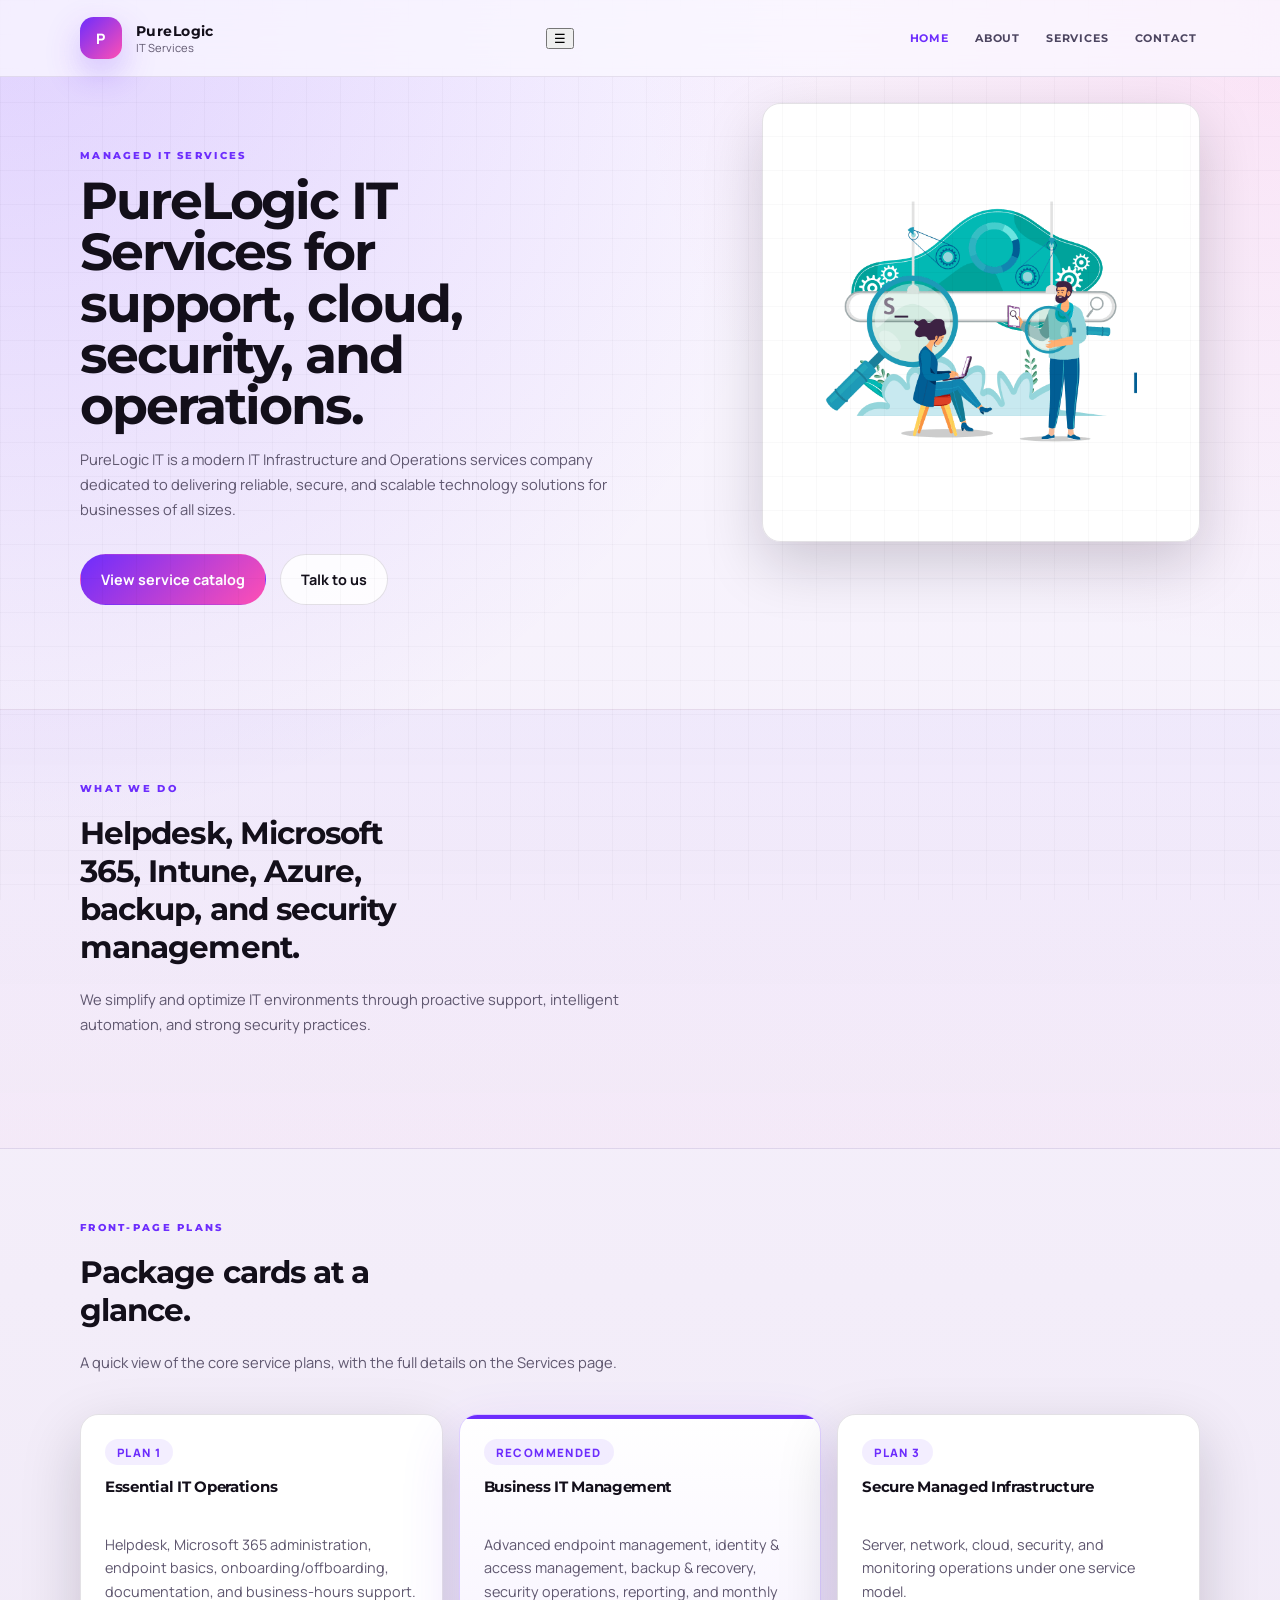
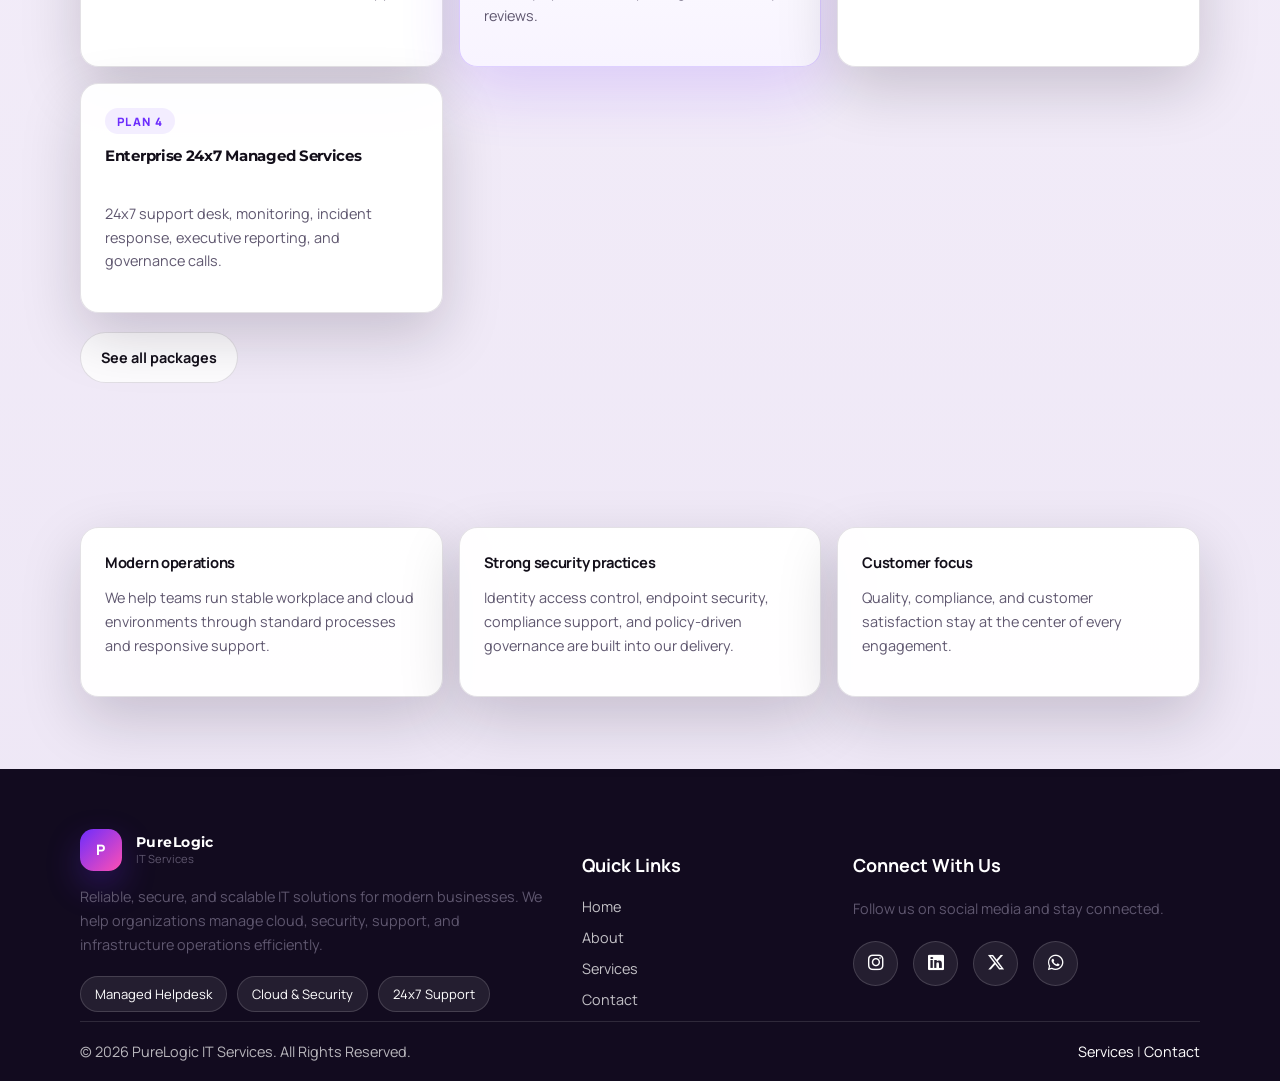
==== index.html @ e155d131 "nabar fix" ====
<!DOCTYPE html>
<html lang="en">

<head>
    <meta charset="UTF-8">
    <meta name="viewport" content="width=device-width, initial-scale=1.0">
    <meta name="description"
        content="PureLogic IT Services provides managed support, cloud, endpoint, security, and service desk solutions for modern businesses.">
    <link rel="stylesheet" href="css/style.css">
    <link rel="stylesheet" href="https://cdnjs.cloudflare.com/ajax/libs/font-awesome/6.5.1/css/all.min.css">
    <title>PureLogic IT Services | Service Support</title>
</head>

<body>
    <header class="site-header">
        <div class="container nav-shell">
            <a class="brand" href="index.html">
                <span class="brand-mark">P</span>
                <span>
                    <strong>PureLogic</strong>
                    <small>IT Services</small>
                </span>
            </a>
            <button class="menu-toggle"
        type="button"
        aria-expanded="false"
        aria-controls="site-nav">
</button>
            <nav id="site-nav" class="site-nav">
                <a class="active" href="index.html">Home</a>
                <a href="About.html">About</a>
                <a href="Services.html">Services</a>
                <a href="Contact.html">Contact</a>
            </nav>
        </div>
    </header>

    <main>
        <section class="hero section">
            <div class="container hero-grid">
                <div>
                    <p class="eyebrow">Managed IT services</p>
                    <h1>PureLogic IT Services for support, cloud, security, and operations.</h1>
                    <p class="lead">PureLogic IT is a modern IT Infrastructure and Operations services company dedicated
                        to delivering reliable, secure, and scalable technology solutions for businesses of all sizes.
                    </p>
                    <div class="hero-actions">
                        <a class="btn primary" href="Services.html">View service catalog</a>
                        <a class="btn secondary" href="Contact.html">Talk to us</a>
                    </div>
                </div>
                <div class="hero-visual" aria-label="IT support illustration">
                    <img src="Images/solution.gif" alt="IT support and cloud services illustration">
                </div>
            </div>
        </section>

        <section class="section band-muted">
            <div class="container section-heading">
                <p class="eyebrow">What we do</p>
                <h2>Helpdesk, Microsoft 365, Intune, Azure, backup, and security management.</h2>
                <p class="lead">We simplify and optimize IT environments through proactive support, intelligent
                    automation, and strong security practices.</p>
            </div>
        </section>

        <section class="section">
            <div class="container">
                <div class="section-heading">
                    <p class="eyebrow">Front-page plans</p>
                    <h2>Package cards at a glance.</h2>
                    <p class="lead">A quick view of the core service plans, with the full details on the Services page.
                    </p>
                </div>
                <div class="plan-grid home-plan-grid">
                    <article class="package-card plan-card">
                        <div class="plan-top">
                            <span class="plan-badge">Plan 1</span>
                            <h3>Essential IT Operations</h3>
                            <p>Helpdesk, Microsoft 365 administration, endpoint basics, onboarding/offboarding,
                                documentation, and business-hours support.</p>
                        </div>
                    </article>
                    <article class="package-card plan-card featured">
                        <div class="plan-top">
                            <span class="plan-badge">Recommended</span>
                            <h3>Business IT Management</h3>
                            <p>Advanced endpoint management, identity & access management, backup & recovery, security
                                operations, reporting, and monthly reviews.</p>
                        </div>
                    </article>
                    <article class="package-card plan-card">
                        <div class="plan-top">
                            <span class="plan-badge">Plan 3</span>
                            <h3>Secure Managed Infrastructure</h3>
                            <p>Server, network, cloud, security, and monitoring operations under one service model.</p>
                        </div>
                    </article>
                    <article class="package-card plan-card">
                        <div class="plan-top">
                            <span class="plan-badge">Plan 4</span>
                            <h3>Enterprise 24x7 Managed Services</h3>
                            <p>24x7 support desk, monitoring, incident response, executive reporting, and governance
                                calls.</p>
                        </div>
                    </article>
                </div>
                <div class="section-actions">
                    <a class="btn secondary" href="Services.html">See all packages</a>
                </div>
            </div>
        </section>

        <section class="section">
            <div class="container card-grid three-up">
                <article class="info-card">
                    <h3>Modern operations</h3>
                    <p>We help teams run stable workplace and cloud environments through standard processes and
                        responsive support.</p>
                </article>
                <article class="info-card">
                    <h3>Strong security practices</h3>
                    <p>Identity access control, endpoint security, compliance support, and policy-driven governance are
                        built into our delivery.</p>
                </article>
                <article class="info-card">
                    <h3>Customer focus</h3>
                    <p>Quality, compliance, and customer satisfaction stay at the center of every engagement.</p>
                </article>
            </div>
        </section>
    </main>

    <footer class="site-footer">
        <div class="container footer-grid">

            <div class="footer-brand-block">
                <a class="brand footer-brand" href="index.html">
                    <span class="brand-mark">P</span>
                    <span>
                        <strong>PureLogic</strong>
                        <small>IT Services</small>
                    </span>
                </a>

                <p>
                    Reliable, secure, and scalable IT solutions for modern businesses.
                    We help organizations manage cloud, security, support, and
                    infrastructure operations efficiently.
                </p>

                <div class="footer-badges">
                    <span>Managed Helpdesk</span>
                    <span>Cloud & Security</span>
                    <span>24x7 Support</span>
                </div>
            </div>

            <div class="footer-section">
                <h4>Quick Links</h4>

                <ul class="footer-links">
                    <li><a href="index.html">Home</a></li>
                    <li><a href="About.html">About</a></li>
                    <li><a href="Services.html">Services</a></li>
                    <li><a href="Contact.html">Contact</a></li>
                </ul>
            </div>

            <div class="footer-section">
                <h4>Connect With Us</h4>

                <p class="footer-note">
                    Follow us on social media and stay connected.
                </p>

                <div class="footer-social">
                    <div class="footer-social">
                        <a href="#"><i class="fab fa-instagram"></i></a>
                        <a href="#"><i class="fab fa-linkedin"></i></a>
                        <a href="#"><i class="fab fa-x-twitter"></i></a>
                        <a href="#"><i class="fab fa-whatsapp"></i></a>
                    </div>
                </div>
            </div>

        </div>

        <div class="container footer-bottom">
            <p>© 2026 PureLogic IT Services. All Rights Reserved.</p>

            <p>
                <a href="Services.html">Services</a> |
                <a href="Contact.html">Contact</a>
            </p>
        </div>
    </footer>

    <script src="js/script.js"></script>
</body>

</html>
---- css/style.css ----
@import url('https://fonts.googleapis.com/css2?family=Manrope:wght@400;500;600;700;800&family=Montserrat:wght@700;800&display=swap');
@import url('./footer.css');
@import url('./navbar.css');
:root {
	--bg: #0e0a14;
	--bg-soft: #191126;
	--surface: rgba(255, 255, 255, 0.96);
	--surface-strong: rgba(255, 255, 255, 0.88);
	--text: #130f1a;
	--muted: #5f576f;
	--line: rgba(58, 45, 76, 0.14);
	--accent: #6d2dfd;
	--accent-2: #ff4fb4;
	--shadow: 0 22px 60px rgba(17, 8, 30, 0.18);
}

* {
	box-sizing: border-box;
}

html {
	scroll-behavior: smooth;
}

body {
	margin: 0;
	font-family: 'Manrope', sans-serif;
	font-size: 0.9rem;
	color: var(--text);
	background:
		radial-gradient(circle at top left, rgba(109, 45, 253, 0.18), transparent 28%),
		radial-gradient(circle at top right, rgba(255, 79, 180, 0.12), transparent 22%),
		linear-gradient(180deg, #faf7ff 0%, #f3edf9 48%, #ede6f5 100%);
}

body::before {
	content: '';
	position: fixed;
	inset: 0;
	pointer-events: none;
	background-image: linear-gradient(rgba(26, 18, 38, 0.035) 1px, transparent 1px), linear-gradient(90deg, rgba(26, 18, 38, 0.035) 1px, transparent 1px);
	background-size: 34px 34px;
	opacity: 0.72;
}

a {
	color: inherit;
	text-decoration: none;
}

img {
	max-width: 100%;
	display: block;
}

.container {
	width: min(1120px, calc(100% - 2rem));
	margin: 0 auto;
}

.section {
	padding: 4.5rem 0;
}

.section.slim {
	padding-top: 3rem;
}

.site-header {
	position: sticky;
	top: 0;
	z-index: 20;
	backdrop-filter: blur(18px);
	background: rgba(250, 247, 255, 0.76);
	border-bottom: 1px solid rgba(104, 81, 126, 0.14);
}


.brand {
	display: inline-flex;
	align-items: center;
	gap: 0.9rem;
}

.brand strong,
.section-heading h2,
.hero h1,
.page-hero h1,
.panel-card h2,
.package-card h3,
.eyebrow {
	font-family: 'Montserrat', sans-serif;
}

.brand strong {
	display: block;
	font-size: 0.9rem;
	letter-spacing: 0.03em;
}

.brand small {
	display: block;
	color: var(--muted);
	font-size: 0.7rem;
}

.brand-mark {
	width: 2.6rem;
	height: 2.6rem;
	border-radius: 0.85rem;
	display: grid;
	place-items: center;
	background: linear-gradient(135deg, var(--accent), var(--accent-2));
	color: #ffffff;
	font-weight: 800;
	box-shadow: 0 14px 34px rgba(109, 45, 253, 0.28);
}

.hero-grid,
.split-layout,
.band-grid,
.contact-grid {
	display: grid;
	gap: 1.5rem;
}

.hero-grid {
	grid-template-columns: minmax(0, 1.2fr) minmax(320px, 0.8fr);
	align-items: center;
}

.hero h1,
.page-hero h1 {
	margin: 0;
	line-height: 0.98;
	font-size: clamp(2.1rem, 4.1vw, 4.1rem);
	max-width: 11ch;
	letter-spacing: -0.04em;
}

.lead {
	color: var(--muted);
	font-size: 0.92rem;
	line-height: 1.7;
	max-width: 60ch;
}

.eyebrow {
	margin: 0 0 0.8rem;
	color: var(--accent);
	text-transform: uppercase;
	letter-spacing: 0.22em;
	font-size: 0.65rem;
	font-weight: 800;
}

.hero-actions {
	display: flex;
	flex-wrap: wrap;
	gap: 0.9rem;
	margin: 2rem 0;
}

.hero-callout {
	margin-top: 1.3rem;
	margin-bottom: 1rem;
	padding: 1.15rem 1.2rem;
	background: linear-gradient(180deg, #ffffff, #f7f1ff);
	border-left: 4px solid var(--accent);
}

.hero-callout h2 {
	margin: 0.25rem 0 0.55rem;
	font-size: 0.98rem;
	letter-spacing: -0.02em;
}

.hero-callout p {
	margin: 0;
	color: var(--muted);
	line-height: 1.65;
}

.btn {
	display: inline-flex;
	align-items: center;
	justify-content: center;
	min-height: 3.2rem;
	padding: 0.85rem 1.25rem;
	border-radius: 999px;
	font-weight: 700;
	border: 1px solid transparent;
	transition: transform 0.2s ease, border-color 0.2s ease, background 0.2s ease;
}

.btn:hover {
	transform: translateY(-1px);
}

.btn.primary {
	background: linear-gradient(135deg, var(--accent), var(--accent-2));
	color: #ffffff;
}

.btn.secondary {
	background: rgba(255, 255, 255, 0.85);
	border-color: var(--line);
	color: var(--text);
}

.hero-metrics {
	display: grid;
	grid-template-columns: repeat(3, minmax(0, 1fr));
	gap: 1rem;
}

.hero-metrics div,
.stats-row div {
	border: 1px solid var(--line);
	border-radius: 1rem;
	padding: 1rem;
	background: rgba(255, 255, 255, 0.88);
	backdrop-filter: blur(10px);
}

.hero-metrics strong,
.stats-row strong {
	display: block;
	font-size: 1.1rem;
	margin-bottom: 0.3rem;
}

.hero-metrics span,
.stats-row span,
.panel-card p,
.info-card p,
.package-card p,
.contact-card p,
.band-grid p,
.footer-grid p,
.form-note {
	color: var(--muted);
	line-height: 1.65;
}

.hero-panel,
.panel-card,
.info-card,
.package-card,
.contact-card {
	background: var(--surface);
	border: 1px solid var(--line);
	border-radius: 1.15rem;
	box-shadow: var(--shadow);
}

.hero-panel {
	padding: 1rem;
	margin-top: -8.8rem;
}

.hero-visual {
	display: flex;
	align-items: center;
	justify-content: center;
	padding: 1rem;
	margin-top: -8.8rem;
	background: var(--surface);
	border: 1px solid var(--line);
	border-radius: 1.15rem;
	box-shadow: var(--shadow);
}

.hero-visual img {
	width: 100%;
	height: auto;
	max-width: 560px;
	object-fit: contain;
}

.hero-summary {
	display: grid;
	gap: 0.9rem;
}

.panel-card {
	padding: 1.35rem;
}

.panel-card.highlight {
	min-height: 260px;
	display: flex;
	flex-direction: column;
	justify-content: space-between;
	background:
		radial-gradient(circle at top right, rgba(109, 45, 253, 0.12), transparent 34%),
		linear-gradient(180deg, #ffffff, #f7f1ff);
	position: relative;
	overflow: hidden;
}

.panel-card.highlight::after {
	content: '';
	position: absolute;
	inset: auto -20% -35% auto;
	width: 14rem;
	height: 14rem;
	background: radial-gradient(circle, rgba(255, 79, 180, 0.18), transparent 68%);
	transform: rotate(25deg);
}

.panel-card span,
.label {
	color: var(--accent-2);
	font-size: 0.78rem;
	font-weight: 800;
	letter-spacing: 0.12em;
	text-transform: uppercase;
}

.stats-row {
	display: grid;
	grid-template-columns: repeat(3, minmax(0, 1fr));
	gap: 0.85rem;
	margin-top: 0.9rem;
}

.stats-row.compact div {
	padding: 0.95rem;
}

.section-heading {
	display: grid;
	gap: 0.4rem;
	margin-bottom: 1.5rem;
}

.section-heading h2,
.package-card h3,
.info-card h3,
.contact-card h2 {
	margin: 0;
}

.section-heading h2 {
	font-size: clamp(1.45rem, 2.4vw, 2.2rem);
	max-width: 17ch;
	letter-spacing: -0.03em;
}

.card-grid {
	display: grid;
	gap: 1rem;
}

.card-grid.three-up {
	grid-template-columns: repeat(3, minmax(0, 1fr));
}

.card-grid.two-up {
	grid-template-columns: repeat(2, minmax(0, 1fr));
}

.service-grid {
	align-items: stretch;
}

.plan-grid {
	display: grid;
	grid-template-columns: repeat(12, minmax(0, 1fr));
	gap: 1rem;
}

.home-plan-grid {
	margin-top: 0.5rem;
}

.plan-card {
	grid-column: span 4;
	display: flex;
	flex-direction: column;
	gap: 1.2rem;
	min-height: 100%;
	position: relative;
	overflow: hidden;
}

.plan-card.featured {
	grid-column: span 4;
	background: linear-gradient(180deg, #ffffff, #f8f4ff);
	border-color: rgba(109, 45, 253, 0.22);
	box-shadow: 0 24px 60px rgba(109, 45, 253, 0.16);
}

.plan-card.featured::before {
	content: '';
	position: absolute;
	inset: 0;
	border-top: 4px solid var(--accent);
	pointer-events: none;
}

.plan-top {
	display: grid;
	gap: 0.8rem;
}

.plan-badge {
	display: inline-flex;
	align-items: center;
	width: fit-content;
	padding: 0.35rem 0.75rem;
	border-radius: 999px;
	background: rgba(109, 45, 253, 0.08);
	color: var(--accent);
	font-size: 0.72rem;
	font-weight: 800;
	letter-spacing: 0.12em;
	text-transform: uppercase;
}

.plan-list {
	list-style: none;
	padding: 0;
	margin: 0;
	display: grid;
	gap: 0.75rem;
}

.plan-list li {
	position: relative;
	padding-left: 1.35rem;
	line-height: 1.55;
	color: var(--muted);
}

.plan-list li::before {
	content: '';
	position: absolute;
	left: 0;
	top: 0.52rem;
	width: 0.55rem;
	height: 0.55rem;
	border-radius: 50%;
	background: linear-gradient(135deg, var(--accent), var(--accent-2));
}

.chip-cloud {
	display: flex;
	flex-wrap: wrap;
	gap: 0.7rem;
	justify-content: flex-start;
}

.chip-cloud span {
	display: inline-flex;
	align-items: center;
	padding: 0.7rem 0.95rem;
	border-radius: 999px;
	background: rgba(255, 255, 255, 0.95);
	border: 1px solid var(--line);
	box-shadow: 0 10px 22px rgba(28, 17, 42, 0.06);
	font-size: 0.92rem;
	color: var(--text);
}

.section-actions {
	display: flex;
	justify-content: flex-start;
	margin-top: 1.2rem;
}

.info-card,
.package-card,
.contact-card {
	padding: 1.5rem;
}

.info-card h3,
.package-card h3 {
	margin-bottom: 0.6rem;
	font-size: 0.92rem;
	letter-spacing: -0.02em;
}

.accent-band {
	padding: 1rem 0 4.5rem;
}

.band-muted {
	background: linear-gradient(180deg, rgba(109, 45, 253, 0.045), rgba(255, 79, 180, 0.028));
	border-top: 1px solid rgba(104, 81, 126, 0.12);
	border-bottom: 1px solid rgba(104, 81, 126, 0.12);
}

.band-grid {
	grid-template-columns: minmax(0, 0.9fr) minmax(0, 1.1fr);
	align-items: center;
	padding: 1.5rem;
	border: 1px solid var(--line);
	border-radius: 1.15rem;
	background: linear-gradient(135deg, rgba(109, 45, 253, 0.08), rgba(255, 79, 180, 0.06));
}

.add-on-band {
	align-items: start;
}

.split-layout {
	grid-template-columns: minmax(0, 1.15fr) minmax(320px, 0.85fr);
	align-items: center;
}

.packages .package-grid {
	display: grid;
	gap: 1rem;
	grid-template-columns: repeat(2, minmax(0, 1fr));
}

.package-grid .package-card:first-child {
	grid-column: span 2;
}

.contact-grid {
	grid-template-columns: minmax(0, 1.1fr) minmax(280px, 0.9fr);
	align-items: start;
}

.contact-card label {
	display: grid;
	gap: 0.45rem;
	margin-bottom: 1rem;
	font-weight: 600;
}

.contact-card input,
.contact-card select,
.contact-card textarea {
	width: 100%;
	border: 1px solid var(--line);
	border-radius: 0.9rem;
	background: rgba(255, 255, 255, 0.96);
	color: var(--text);
	padding: 0.9rem 1rem;
	font: inherit;
}

.contact-card textarea {
	resize: vertical;
	min-height: 150px;
}

.contact-card input::placeholder,
.contact-card textarea::placeholder {
	color: #8193b6;
}

.contact-info > div + div {
	margin-top: 1rem;
}

/* =========================
   FOOTER
========================= */


@media (max-width: 900px) {
	.hero-grid,
	.split-layout,
	.band-grid,
	.contact-grid,
	.card-grid.three-up,
	.card-grid.two-up,
	.packages .package-grid,
	.plan-grid {
		grid-template-columns: 1fr;
	}

	.plan-card,
	.plan-card.featured {
		grid-column: auto;
	}

	.package-grid .package-card:first-child {
		grid-column: auto;
	}

	.hero h1,
	.page-hero h1,
	.section-heading h2 {
		max-width: none;
	}

	.stats-row,
	.hero-metrics {
		grid-template-columns: 1fr;
	}

	.hero-visual {
		margin-top: 0;
	}
}

@media (max-width: 760px) {
	.section {
		padding: 3.5rem 0;
	}
}
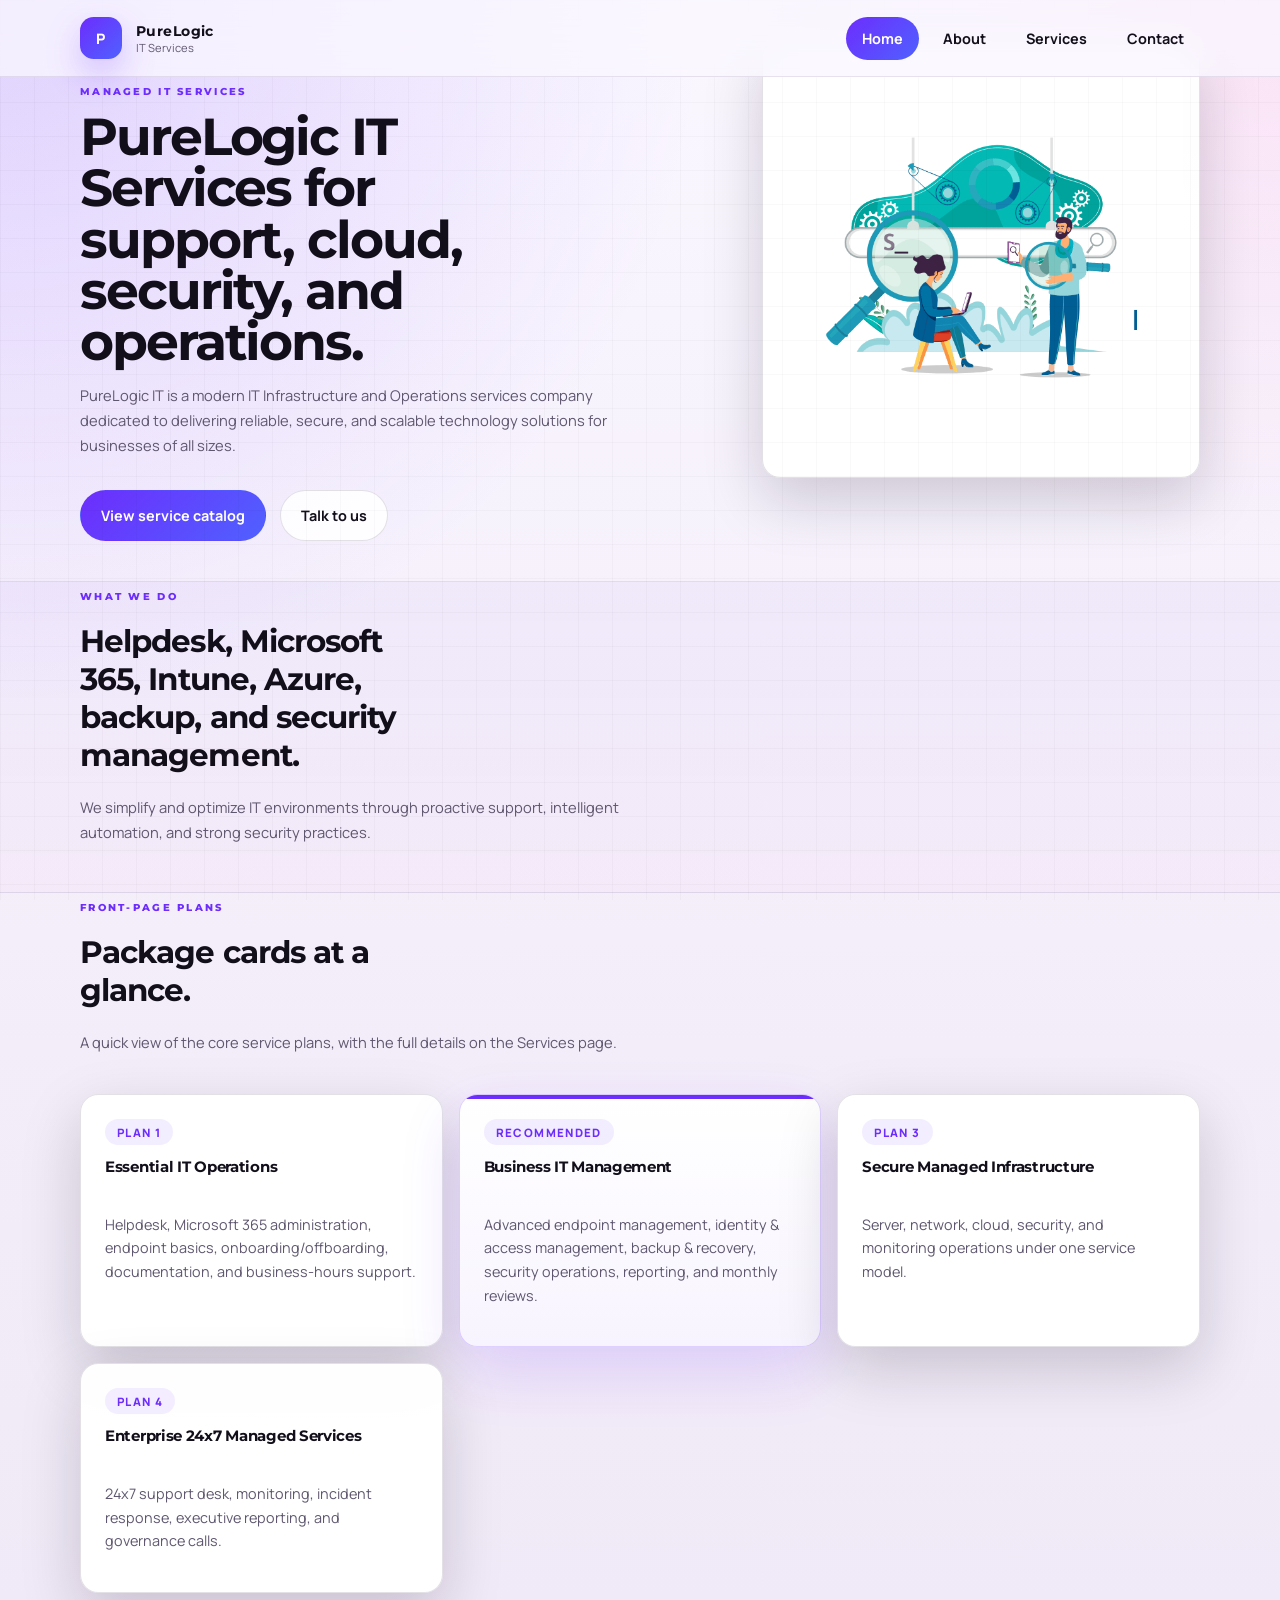
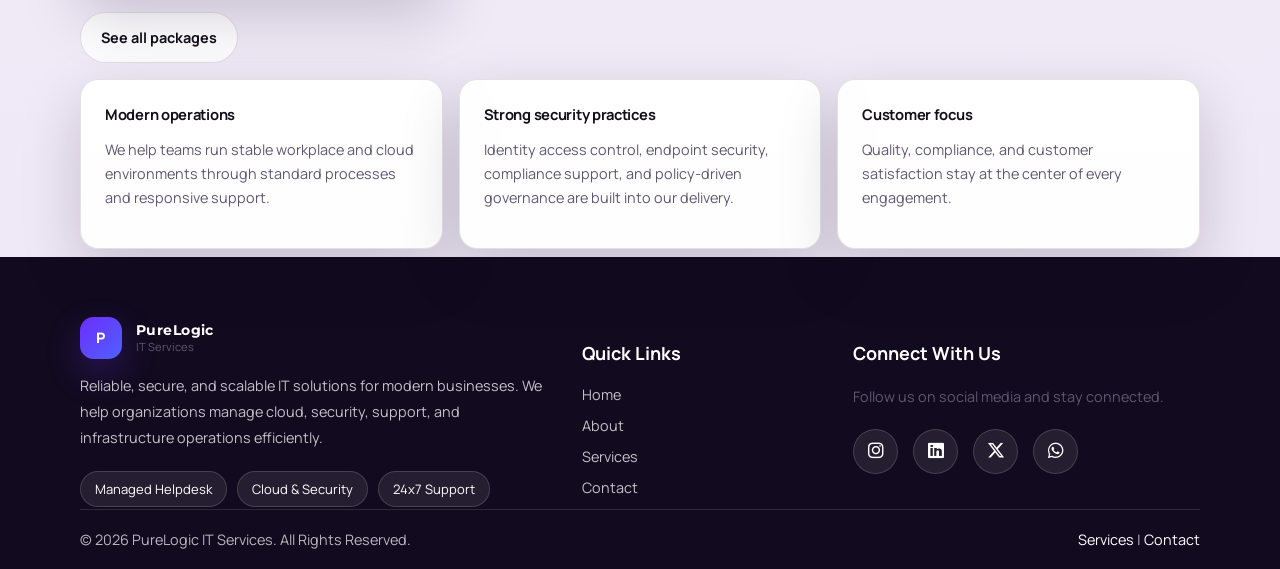
==== commit fc4a2e05: "fix navbar and add overlay and add blur background" ====
--- a/index.html
+++ b/index.html
@@ -12,7 +12,7 @@
 </head>
 
 <body>
-    <header class="site-header">
+     <header class="site-header">
         <div class="container nav-shell">
             <a class="brand" href="index.html">
                 <span class="brand-mark">P</span>
@@ -21,11 +21,9 @@
                     <small>IT Services</small>
                 </span>
             </a>
-            <button class="menu-toggle"
-        type="button"
-        aria-expanded="false"
-        aria-controls="site-nav">
-</button>
+            <button class="menu-toggle" type="button" aria-expanded="false" aria-controls="site-nav">
+                <i class="fas fa-bars"></i>
+            </button>
             <nav id="site-nav" class="site-nav">
                 <a class="active" href="index.html">Home</a>
                 <a href="About.html">About</a>
@@ -174,14 +172,13 @@
                     Follow us on social media and stay connected.
                 </p>
 
-                <div class="footer-social">
+                
                     <div class="footer-social">
                         <a href="#"><i class="fab fa-instagram"></i></a>
                         <a href="#"><i class="fab fa-linkedin"></i></a>
                         <a href="#"><i class="fab fa-x-twitter"></i></a>
                         <a href="#"><i class="fab fa-whatsapp"></i></a>
                     </div>
-                </div>
             </div>
 
         </div>
--- a/css/style.css
+++ b/css/style.css
@@ -1,47 +1,8 @@
 @import url('https://fonts.googleapis.com/css2?family=Manrope:wght@400;500;600;700;800&family=Montserrat:wght@700;800&display=swap');
 @import url('./footer.css');
 @import url('./navbar.css');
-:root {
-	--bg: #0e0a14;
-	--bg-soft: #191126;
-	--surface: rgba(255, 255, 255, 0.96);
-	--surface-strong: rgba(255, 255, 255, 0.88);
-	--text: #130f1a;
-	--muted: #5f576f;
-	--line: rgba(58, 45, 76, 0.14);
-	--accent: #6d2dfd;
-	--accent-2: #ff4fb4;
-	--shadow: 0 22px 60px rgba(17, 8, 30, 0.18);
-}
-
-* {
-	box-sizing: border-box;
-}
-
-html {
-	scroll-behavior: smooth;
-}
-
-body {
-	margin: 0;
-	font-family: 'Manrope', sans-serif;
-	font-size: 0.9rem;
-	color: var(--text);
-	background:
-		radial-gradient(circle at top left, rgba(109, 45, 253, 0.18), transparent 28%),
-		radial-gradient(circle at top right, rgba(255, 79, 180, 0.12), transparent 22%),
-		linear-gradient(180deg, #faf7ff 0%, #f3edf9 48%, #ede6f5 100%);
-}
-
-body::before {
-	content: '';
-	position: fixed;
-	inset: 0;
-	pointer-events: none;
-	background-image: linear-gradient(rgba(26, 18, 38, 0.035) 1px, transparent 1px), linear-gradient(90deg, rgba(26, 18, 38, 0.035) 1px, transparent 1px);
-	background-size: 34px 34px;
-	opacity: 0.72;
-}
+@import url('./contact.css');
+@import url('./default.css');
 
 a {
 	color: inherit;
@@ -59,7 +20,7 @@
 }
 
 .section {
-	padding: 4.5rem 0;
+	padding: 0.5rem 0;
 }
 
 .section.slim {
@@ -118,8 +79,7 @@
 
 .hero-grid,
 .split-layout,
-.band-grid,
-.contact-grid {
+.band-grid {
 	display: grid;
 	gap: 1.5rem;
 }
@@ -235,9 +195,7 @@
 .panel-card p,
 .info-card p,
 .package-card p,
-.contact-card p,
 .band-grid p,
-.footer-grid p,
 .form-note {
 	color: var(--muted);
 	line-height: 1.65;
@@ -246,8 +204,7 @@
 .hero-panel,
 .panel-card,
 .info-card,
-.package-card,
-.contact-card {
+.package-card {
 	background: var(--surface);
 	border: 1px solid var(--line);
 	border-radius: 1.15rem;
@@ -337,8 +294,7 @@
 
 .section-heading h2,
 .package-card h3,
-.info-card h3,
-.contact-card h2 {
+.info-card h3 {
 	margin: 0;
 }
 
@@ -471,8 +427,7 @@
 }
 
 .info-card,
-.package-card,
-.contact-card {
+.package-card {
 	padding: 1.5rem;
 }
 
@@ -520,50 +475,6 @@
 .package-grid .package-card:first-child {
 	grid-column: span 2;
 }
-
-.contact-grid {
-	grid-template-columns: minmax(0, 1.1fr) minmax(280px, 0.9fr);
-	align-items: start;
-}
-
-.contact-card label {
-	display: grid;
-	gap: 0.45rem;
-	margin-bottom: 1rem;
-	font-weight: 600;
-}
-
-.contact-card input,
-.contact-card select,
-.contact-card textarea {
-	width: 100%;
-	border: 1px solid var(--line);
-	border-radius: 0.9rem;
-	background: rgba(255, 255, 255, 0.96);
-	color: var(--text);
-	padding: 0.9rem 1rem;
-	font: inherit;
-}
-
-.contact-card textarea {
-	resize: vertical;
-	min-height: 150px;
-}
-
-.contact-card input::placeholder,
-.contact-card textarea::placeholder {
-	color: #8193b6;
-}
-
-.contact-info > div + div {
-	margin-top: 1rem;
-}
-
-/* =========================
-   FOOTER
-========================= */
-
-
 @media (max-width: 900px) {
 	.hero-grid,
 	.split-layout,
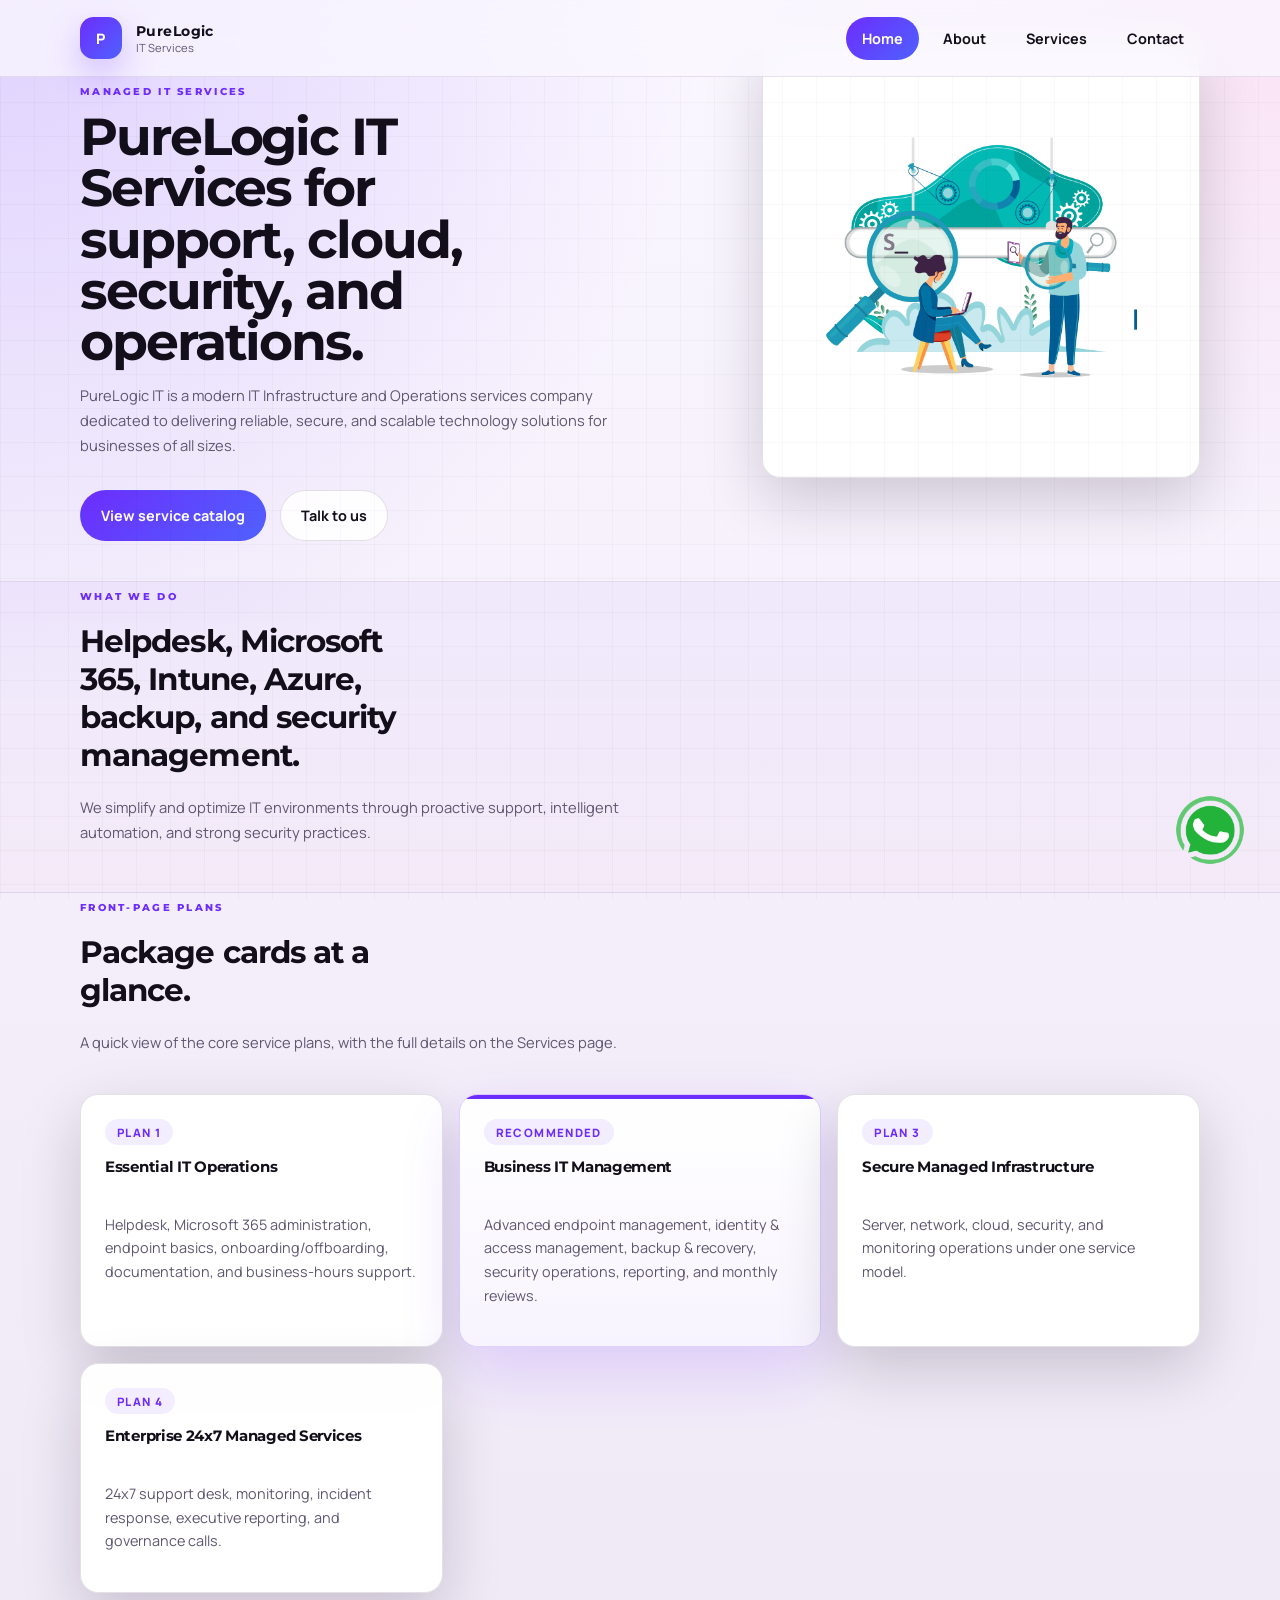
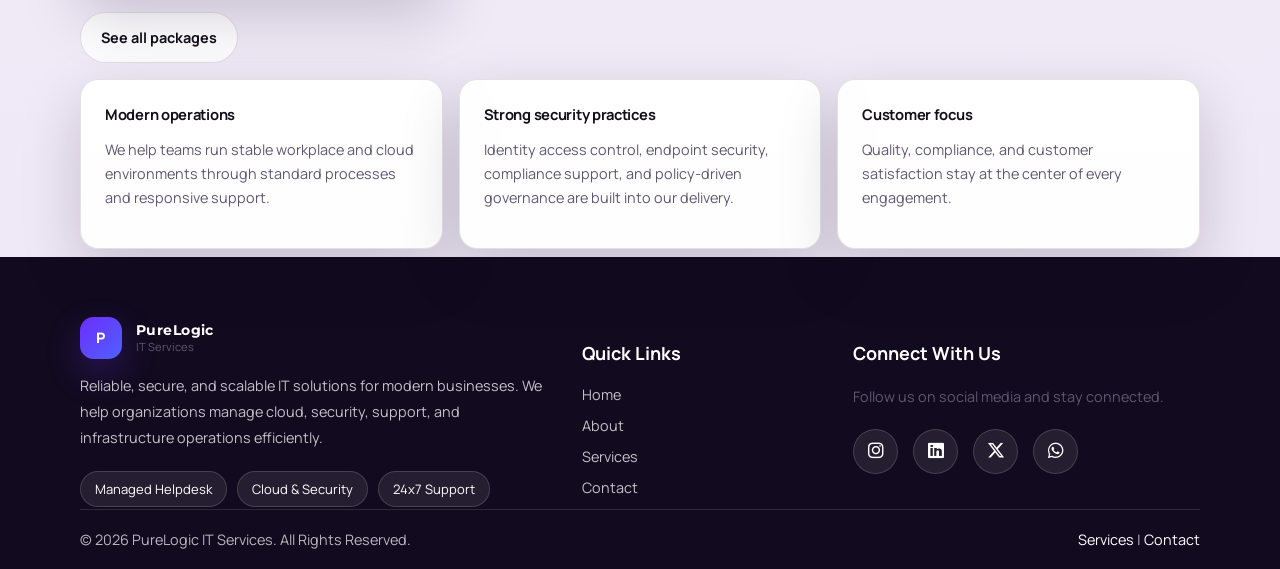
==== commit 7479a953: "add whatshapp logo" ====
--- a/index.html
+++ b/index.html
@@ -12,7 +12,7 @@
 </head>
 
 <body>
-     <header class="site-header">
+    <header class="site-header">
         <div class="container nav-shell">
             <a class="brand" href="index.html">
                 <span class="brand-mark">P</span>
@@ -172,13 +172,13 @@
                     Follow us on social media and stay connected.
                 </p>
 
-                
-                    <div class="footer-social">
-                        <a href="#"><i class="fab fa-instagram"></i></a>
-                        <a href="#"><i class="fab fa-linkedin"></i></a>
-                        <a href="#"><i class="fab fa-x-twitter"></i></a>
-                        <a href="#"><i class="fab fa-whatsapp"></i></a>
-                    </div>
+
+                <div class="footer-social">
+                    <a href="#"><i class="fab fa-instagram"></i></a>
+                    <a href="#"><i class="fab fa-linkedin"></i></a>
+                    <a href="#"><i class="fab fa-x-twitter"></i></a>
+                    <a href="#"><i class="fab fa-whatsapp"></i></a>
+                </div>
             </div>
 
         </div>
@@ -192,7 +192,11 @@
             </p>
         </div>
     </footer>
-
+    <div class="sticky-whats">
+        <a href="https://wa.me/+919205836128" target="_blank">
+            <img src="Images/animation/whatshap.gif" alt="fa-whatsapp">
+        </a>
+    </div>
     <script src="js/script.js"></script>
 </body>
 
--- a/css/style.css
+++ b/css/style.css
@@ -3,6 +3,7 @@
 @import url('./navbar.css');
 @import url('./contact.css');
 @import url('./default.css');
+@import url('../css/whatshapp.css');
 
 a {
 	color: inherit;
